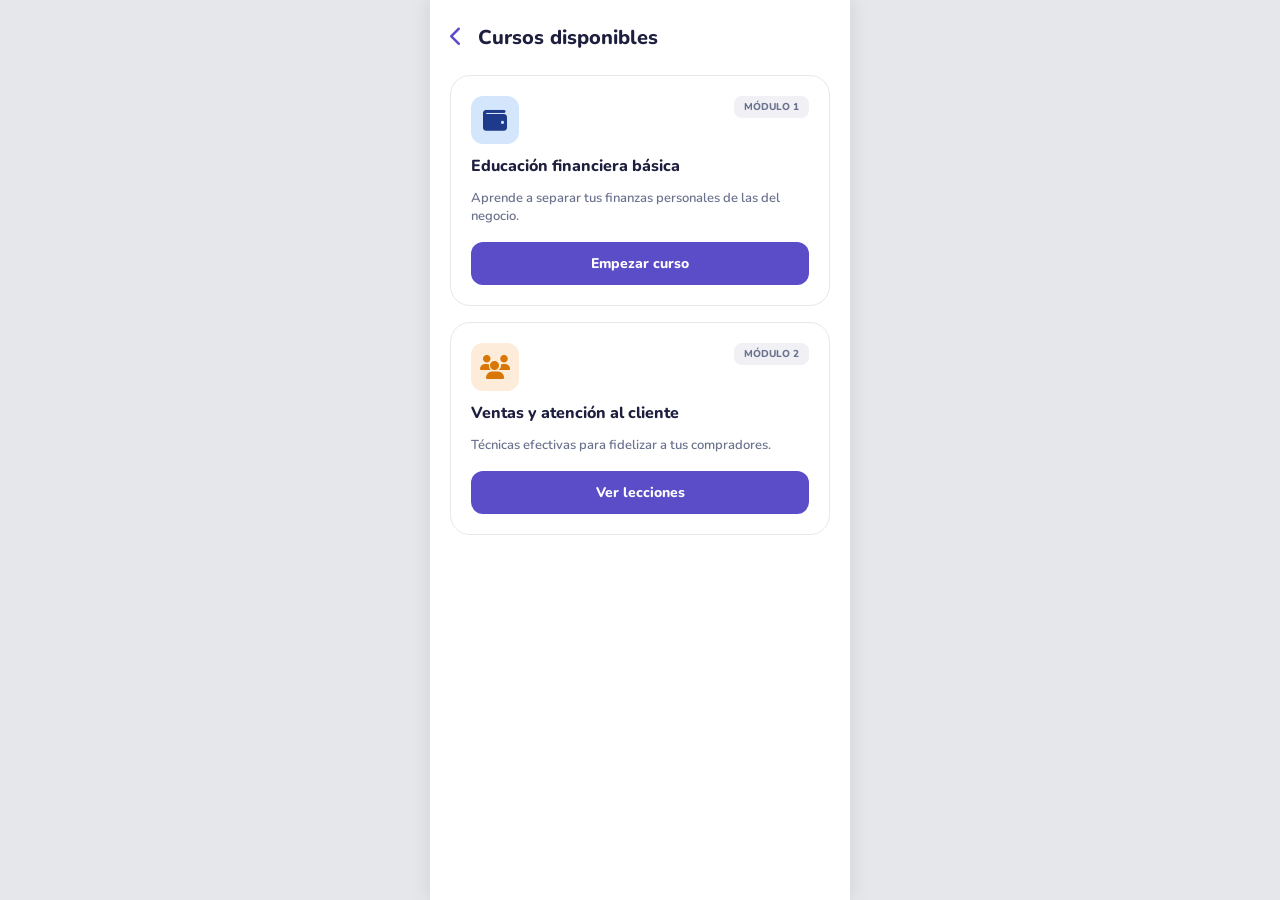
==== capacitacion.html @ 6cd16900 "Add files via upload" ====
<!DOCTYPE html>
<html lang="es">
<head>
    <meta charset="UTF-8">
    <meta name="viewport" content="width=device-width, initial-scale=1, viewport-fit=cover">
    <title>Yaku | Capacítate</title>
    <link href="https://fonts.googleapis.com/css2?family=Nunito:wght@500;700;800;900&display=swap" rel="stylesheet">
    <link rel="stylesheet" href="https://cdnjs.cloudflare.com/ajax/libs/font-awesome/6.4.0/css/all.min.css">
    <link rel="stylesheet" href="estilos.css">
    <style>
        .page-header { display: flex; align-items: center; gap: 15px; margin-bottom: 24px; color: var(--primary); }
        .page-header h1 { font-size: 20px; font-weight: 800; color: var(--text-dark); margin: 0; }
        .page-header a { color: var(--primary); font-size: 20px; text-decoration: none; }
        
        .course-card { background: white; border: 1px solid var(--border-light); border-radius: 20px; padding: 20px; margin-bottom: 16px; display: flex; flex-direction: column; gap: 12px; }
        .course-header { display: flex; justify-content: space-between; align-items: flex-start; }
        .c-icon { width: 48px; height: 48px; border-radius: 12px; display: flex; justify-content: center; align-items: center; font-size: 24px; }
        .c-tag { font-size: 10px; font-weight: 800; text-transform: uppercase; padding: 4px 10px; border-radius: 8px; }
        .course-title { font-size: 16px; font-weight: 800; color: var(--text-dark); line-height: 1.3; }
        .course-desc { font-size: 13px; color: var(--text-muted); font-weight: 600; }
        .btn-course { background: var(--primary); color: white; border: none; border-radius: 12px; padding: 12px; font-size: 14px; font-weight: 800; cursor: pointer; text-align: center; text-decoration: none; display: block; margin-top: 5px;}
    </style>
</head>
<body>
<div class="app-container">
    <div class="view-container">
        <div class="page-header">
            <a href="index.html"><i class="fas fa-chevron-left"></i></a>
            <h1>Cursos disponibles</h1>
        </div>

        <div class="course-card">
            <div class="course-header">
                <div class="c-icon" style="background: var(--c-blue); color: #1E3A8A;"><i class="fas fa-wallet"></i></div>
                <div class="c-tag" style="background: #F0F0F5; color: var(--text-muted);">Módulo 1</div>
            </div>
            <div class="course-title">Educación financiera básica</div>
            <div class="course-desc">Aprende a separar tus finanzas personales de las del negocio.</div>
            <a href="#" class="btn-course">Empezar curso</a>
        </div>

        <div class="course-card">
            <div class="course-header">
                <div class="c-icon" style="background: var(--c-orange); color: #D97706;"><i class="fas fa-users"></i></div>
                <div class="c-tag" style="background: #F0F0F5; color: var(--text-muted);">Módulo 2</div>
            </div>
            <div class="course-title">Ventas y atención al cliente</div>
            <div class="course-desc">Técnicas efectivas para fidelizar a tus compradores.</div>
            <a href="#" class="btn-course">Ver lecciones</a>
        </div>
    </div>
</div>
</body>
</html>
---- estilos.css ----
:root {
    --bg-color: #F8F9FE;
    --text-dark: #1E1E3F;
    --text-muted: #6B728E;
    --primary: #5B4DC8;
    --border-light: #E5E7EB;
    --c-blue: #D4E6FB; --c-orange: #FCECD9; --c-green-light: #D5EFD9;
    --c-green-mint: #DDF3D6; --c-yellow: #FDF0CD; --c-purple: #EAE2FC;
}
* { box-sizing: border-box; margin: 0; padding: 0; font-family: 'Nunito', sans-serif; }
body { background-color: #E5E7EB; display: flex; justify-content: center; min-height: 100vh; }
.app-container {
    width: 100%; max-width: 420px; background: #FFFFFF;
    min-height: 100vh; position: relative; overflow-x: hidden;
    box-shadow: 0 0 20px rgba(0,0,0,0.1); display: flex; flex-direction: column;
}
.view-container { flex: 1; overflow-y: auto; padding: 24px 20px 90px; }

/* Menú inferior (Bottom Nav) compartido */
.bottom-nav { position: fixed; bottom: 0; left: 50%; transform: translateX(-50%); width: 100%; max-width: 420px; background: white; display: flex; justify-content: space-around; align-items: center; padding: 12px 0 calc(12px + env(safe-area-inset-bottom)); border-top: 1px solid var(--border-light); z-index: 10; border-radius: 24px 24px 0 0; }
.nav-btn { display: flex; flex-direction: column; align-items: center; gap: 6px; color: var(--text-dark); background: none; border: none; cursor: pointer; text-decoration: none;}
.nav-btn i { font-size: 22px; color: var(--text-muted); transition: 0.2s;}
.nav-btn span { font-size: 12px; font-weight: 800; color: var(--text-muted); }
.nav-btn.active i, .nav-btn.active span { color: var(--primary); }
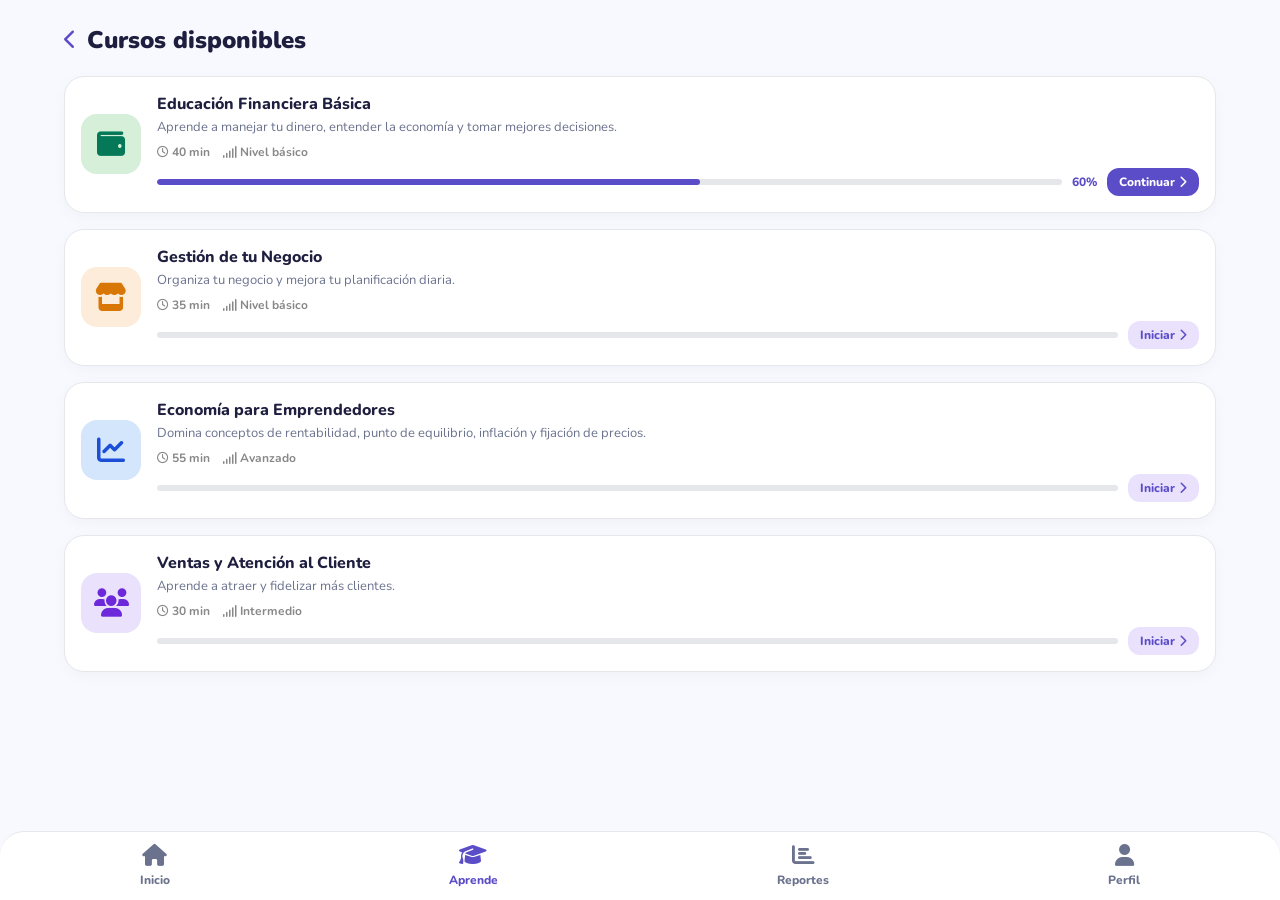
==== commit 484ed365: "Refactor capacitacion.html with new course layout Updated the capacitacion.html file with new styles" ====
--- a/capacitacion.html
+++ b/capacitacion.html
@@ -8,47 +8,307 @@
     <link rel="stylesheet" href="https://cdnjs.cloudflare.com/ajax/libs/font-awesome/6.4.0/css/all.min.css">
     <link rel="stylesheet" href="estilos.css">
     <style>
-        .page-header { display: flex; align-items: center; gap: 15px; margin-bottom: 24px; color: var(--primary); }
-        .page-header h1 { font-size: 20px; font-weight: 800; color: var(--text-dark); margin: 0; }
-        .page-header a { color: var(--primary); font-size: 20px; text-decoration: none; }
-        
-        .course-card { background: white; border: 1px solid var(--border-light); border-radius: 20px; padding: 20px; margin-bottom: 16px; display: flex; flex-direction: column; gap: 12px; }
-        .course-header { display: flex; justify-content: space-between; align-items: flex-start; }
-        .c-icon { width: 48px; height: 48px; border-radius: 12px; display: flex; justify-content: center; align-items: center; font-size: 24px; }
-        .c-tag { font-size: 10px; font-weight: 800; text-transform: uppercase; padding: 4px 10px; border-radius: 8px; }
-        .course-title { font-size: 16px; font-weight: 800; color: var(--text-dark); line-height: 1.3; }
-        .course-desc { font-size: 13px; color: var(--text-muted); font-weight: 600; }
-        .btn-course { background: var(--primary); color: white; border: none; border-radius: 12px; padding: 12px; font-size: 14px; font-weight: 800; cursor: pointer; text-align: center; text-decoration: none; display: block; margin-top: 5px;}
+        /* Estilos específicos para Capacitación */
+        .header-title { font-size: 24px; font-weight: 900; color: var(--text-dark); margin-bottom: 20px; display: flex; align-items: center; gap: 10px; }
+        .back-btn { font-size: 20px; color: var(--primary); cursor: pointer; text-decoration: none; }
+        
+        /* Tarjetas de Cursos */
+        .course-card { background: white; border-radius: 20px; padding: 16px; margin-bottom: 16px; display: flex; align-items: center; box-shadow: 0 4px 15px rgba(0,0,0,0.03); border: 1px solid var(--border-light); cursor: pointer; transition: 0.2s; }
+        .course-card:active { transform: scale(0.98); }
+        .course-icon { width: 60px; height: 60px; border-radius: 16px; display: flex; justify-content: center; align-items: center; font-size: 28px; margin-right: 16px; flex-shrink: 0; }
+        .course-info { flex: 1; }
+        .course-info h3 { font-size: 16px; font-weight: 800; color: var(--text-dark); margin-bottom: 4px; }
+        .course-info p { font-size: 13px; color: var(--text-muted); margin-bottom: 8px; line-height: 1.3; }
+        .course-meta { display: flex; align-items: center; gap: 12px; font-size: 12px; color: #888; font-weight: 700; margin-bottom: 8px; }
+        
+        /* Barra de progreso */
+        .progress-container { display: flex; align-items: center; gap: 10px; }
+        .progress-bar-bg { flex: 1; height: 6px; background: #E5E7EB; border-radius: 10px; overflow: hidden; }
+        .progress-fill { height: 100%; background: var(--primary); border-radius: 10px; }
+        .progress-text { font-size: 12px; font-weight: 800; color: var(--primary); }
+        
+        .btn-action { background: var(--c-purple); color: var(--primary); border: none; padding: 6px 12px; border-radius: 12px; font-weight: 800; font-size: 12px; cursor: pointer; display: flex; align-items: center; gap: 4px; }
+        .btn-action.primary { background: var(--primary); color: white; }
+
+        /* Vistas internas (ocultas por defecto) */
+        .sub-view { display: none; padding-bottom: 40px; }
+        .active-view { display: block; }
+        
+        /* Detalle del curso */
+        .hero-img { width: 100%; height: 180px; background: var(--c-purple); border-radius: 24px; margin-bottom: 20px; display: flex; justify-content: center; align-items: center; font-size: 80px; }
+        .class-list { margin-top: 20px; }
+        .class-item { display: flex; align-items: center; padding: 16px 0; border-bottom: 1px solid var(--border-light); cursor: pointer; }
+        .play-icon { color: var(--primary); font-size: 20px; margin-right: 16px; }
+        .class-title { flex: 1; font-size: 15px; font-weight: 700; color: var(--text-dark); }
+        .class-duration { font-size: 13px; color: var(--text-muted); font-weight: 700; }
+        
+        /* Video de clase */
+        .video-player { width: 100%; height: 220px; background: #111; border-radius: 20px; margin-bottom: 20px; display: flex; justify-content: center; align-items: center; color: white; font-size: 40px; position: relative; }
+        .video-player img { width: 100%; height: 100%; object-fit: cover; border-radius: 20px; opacity: 0.7; }
+        .video-player i { position: absolute; z-index: 2; text-shadow: 0 4px 10px rgba(0,0,0,0.5); cursor: pointer;}
+        .dots { display: flex; justify-content: center; gap: 6px; margin: 10px 0 20px; }
+        .dot { width: 8px; height: 8px; background: var(--border-light); border-radius: 50%; }
+        .dot.active { background: var(--primary); }
+        
+        .learning-points { background: #F8F9FE; padding: 16px; border-radius: 16px; margin-bottom: 20px; }
+        .learning-points h4 { margin-bottom: 12px; color: var(--text-dark); }
+        .learning-points ul { list-style: none; }
+        .learning-points li { display: flex; gap: 10px; font-size: 14px; margin-bottom: 8px; color: var(--text-muted); }
+        .learning-points li i { color: #10B981; margin-top: 2px; }
+
+        /* Mascota y mensajes */
+        .mascot-box { display: flex; gap: 16px; align-items: flex-end; margin-bottom: 30px; }
+        .mascot-img { font-size: 50px; }
+        .speech-bubble { background: white; padding: 16px; border-radius: 20px 20px 20px 4px; box-shadow: 0 4px 15px rgba(0,0,0,0.05); border: 1px solid var(--border-light); font-size: 14px; font-weight: 700; color: var(--text-dark); flex: 1; }
+        
+        /* Botones fijos inferiores */
+        .fixed-bottom-btn { position: fixed; bottom: 20px; left: 50%; transform: translateX(-50%); width: 90%; max-width: 380px; background: var(--primary); color: white; text-align: center; padding: 16px; border-radius: 20px; font-weight: 800; font-size: 16px; cursor: pointer; text-decoration: none; box-shadow: 0 8px 20px rgba(91, 77, 200, 0.3); border: none; }
+        
+        .success-screen { text-align: center; padding-top: 40px; }
+        .success-screen .mascot-img { font-size: 120px; margin-bottom: 20px; display: block; }
     </style>
 </head>
 <body>
 <div class="app-container">
-    <div class="view-container">
-        <div class="page-header">
-            <a href="index.html"><i class="fas fa-chevron-left"></i></a>
-            <h1>Cursos disponibles</h1>
-        </div>
-
-        <div class="course-card">
-            <div class="course-header">
-                <div class="c-icon" style="background: var(--c-blue); color: #1E3A8A;"><i class="fas fa-wallet"></i></div>
-                <div class="c-tag" style="background: #F0F0F5; color: var(--text-muted);">Módulo 1</div>
-            </div>
-            <div class="course-title">Educación financiera básica</div>
-            <div class="course-desc">Aprende a separar tus finanzas personales de las del negocio.</div>
-            <a href="#" class="btn-course">Empezar curso</a>
-        </div>
-
-        <div class="course-card">
-            <div class="course-header">
-                <div class="c-icon" style="background: var(--c-orange); color: #D97706;"><i class="fas fa-users"></i></div>
-                <div class="c-tag" style="background: #F0F0F5; color: var(--text-muted);">Módulo 2</div>
-            </div>
-            <div class="course-title">Ventas y atención al cliente</div>
-            <div class="course-desc">Técnicas efectivas para fidelizar a tus compradores.</div>
-            <a href="#" class="btn-course">Ver lecciones</a>
-        </div>
-    </div>
+    
+    <!-- VISTA 1: LISTA DE CURSOS -->
+    <div id="view-list" class="view-container active-view">
+        <div class="header-title">
+            <a href="index.html" class="back-btn"><i class="fas fa-chevron-left"></i></a>
+            Cursos disponibles
+        </div>
+
+        <!-- Curso 1: Economía (En progreso) -->
+        <div class="course-card" onclick="openCourse()">
+            <div class="course-icon" style="background: var(--c-green-light); color: #047857;">
+                <i class="fas fa-wallet"></i>
+            </div>
+            <div class="course-info">
+                <h3>Educación Financiera Básica</h3>
+                <p>Aprende a manejar tu dinero, entender la economía y tomar mejores decisiones.</p>
+                <div class="course-meta">
+                    <span><i class="far fa-clock"></i> 40 min</span>
+                    <span><i class="fas fa-signal"></i> Nivel básico</span>
+                </div>
+                <div class="progress-container">
+                    <div class="progress-bar-bg"><div class="progress-fill" style="width: 60%;"></div></div>
+                    <span class="progress-text">60%</span>
+                    <button class="btn-action primary">Continuar <i class="fas fa-chevron-right"></i></button>
+                </div>
+            </div>
+        </div>
+
+        <!-- Curso 2: Gestión -->
+        <div class="course-card" onclick="openCourse()">
+            <div class="course-icon" style="background: var(--c-orange); color: #D97706;">
+                <i class="fas fa-store"></i>
+            </div>
+            <div class="course-info">
+                <h3>Gestión de tu Negocio</h3>
+                <p>Organiza tu negocio y mejora tu planificación diaria.</p>
+                <div class="course-meta">
+                    <span><i class="far fa-clock"></i> 35 min</span>
+                    <span><i class="fas fa-signal"></i> Nivel básico</span>
+                </div>
+                <div class="progress-container">
+                    <div class="progress-bar-bg"><div class="progress-fill" style="width: 0%;"></div></div>
+                    <button class="btn-action">Iniciar <i class="fas fa-chevron-right"></i></button>
+                </div>
+            </div>
+        </div>
+
+        <!-- Curso 3: Economía para Emprendedores (Nuevo Extenso) -->
+        <div class="course-card" onclick="openCourse()">
+            <div class="course-icon" style="background: var(--c-blue); color: #1D4ED8;">
+                <i class="fas fa-chart-line"></i>
+            </div>
+            <div class="course-info">
+                <h3>Economía para Emprendedores</h3>
+                <p>Domina conceptos de rentabilidad, punto de equilibrio, inflación y fijación de precios.</p>
+                <div class="course-meta">
+                    <span><i class="far fa-clock"></i> 55 min</span>
+                    <span><i class="fas fa-signal"></i> Avanzado</span>
+                </div>
+                <div class="progress-container">
+                    <div class="progress-bar-bg"><div class="progress-fill" style="width: 0%;"></div></div>
+                    <button class="btn-action">Iniciar <i class="fas fa-chevron-right"></i></button>
+                </div>
+            </div>
+        </div>
+
+        <!-- Curso 4: Ventas -->
+        <div class="course-card" onclick="openCourse()">
+            <div class="course-icon" style="background: var(--c-purple); color: #6D28D9;">
+                <i class="fas fa-users"></i>
+            </div>
+            <div class="course-info">
+                <h3>Ventas y Atención al Cliente</h3>
+                <p>Aprende a atraer y fidelizar más clientes.</p>
+                <div class="course-meta">
+                    <span><i class="far fa-clock"></i> 30 min</span>
+                    <span><i class="fas fa-signal"></i> Intermedio</span>
+                </div>
+                <div class="progress-container">
+                    <div class="progress-bar-bg"><div class="progress-fill" style="width: 0%;"></div></div>
+                    <button class="btn-action">Iniciar <i class="fas fa-chevron-right"></i></button>
+                </div>
+            </div>
+        </div>
+    </div>
+
+    <!-- VISTA 2: DETALLE DEL CURSO (Economía) -->
+    <div id="view-detail" class="view-container sub-view">
+        <div class="header-title">
+            <i class="fas fa-chevron-left back-btn" onclick="showView('view-list')"></i>
+            Educación Financiera Básica
+        </div>
+        
+        <div class="hero-img" style="background: var(--c-green-mint);">
+            📊
+        </div>
+        <p style="color: var(--text-muted); font-weight: 700; font-size: 15px;">Aprende a organizar tus finanzas personales y las de tu negocio, controlar tus costos y entender el entorno económico para hacer crecer tus ganancias.</p>
+        
+        <div class="class-list">
+            <h4 style="color: var(--text-dark); margin-bottom: 10px;">Contenido del curso:</h4>
+            <div class="class-item" onclick="openVideo()">
+                <i class="fas fa-play play-icon"></i>
+                <span class="class-title">Clase 1: Introducción a la Economía</span>
+                <span class="class-duration">5 min</span>
+            </div>
+            <div class="class-item" onclick="openVideo()">
+                <i class="fas fa-play play-icon"></i>
+                <span class="class-title">Clase 2: Presupuesto y Ahorro</span>
+                <span class="class-duration">7 min</span>
+            </div>
+            <div class="class-item" onclick="openVideo()">
+                <i class="fas fa-play play-icon"></i>
+                <span class="class-title">Clase 3: Separar dinero personal y negocio</span>
+                <span class="class-duration">8 min</span>
+            </div>
+            <div class="class-item" onclick="openVideo()">
+                <i class="fas fa-play play-icon"></i>
+                <span class="class-title">Clase 4: El Crédito y las Tasas de Interés</span>
+                <span class="class-duration">10 min</span>
+            </div>
+            <div class="class-item" onclick="openVideo()">
+                <i class="fas fa-play play-icon"></i>
+                <span class="class-title">Clase 5: Fondos de Emergencia</span>
+                <span class="class-duration">10 min</span>
+            </div>
+        </div>
+
+        <button class="fixed-bottom-btn" onclick="openVideo()">Comenzar curso</button>
+    </div>
+
+    <!-- VISTA 3: REPRODUCTOR DE CLASE -->
+    <div id="view-video" class="view-container sub-view">
+        <div class="header-title" style="justify-content: space-between; font-size: 18px;">
+            <i class="fas fa-chevron-left back-btn" onclick="showView('view-detail')"></i>
+            Clase 1 de 5
+            <i class="fas fa-times back-btn" onclick="showView('view-list')"></i>
+        </div>
+        
+        <div class="dots">
+            <div class="dot active"></div><div class="dot"></div><div class="dot"></div><div class="dot"></div><div class="dot"></div>
+        </div>
+
+        <h2 style="font-size: 22px; font-weight: 900; color: var(--text-dark); margin-bottom: 16px;">Introducción a la Economía</h2>
+        
+        <div class="video-player">
+            <!-- Imagen simulando el video -->
+            <img src="https://images.unsplash.com/photo-1573164713988-8665fc963095?ixlib=rb-4.0.3&auto=format&fit=crop&w=800&q=80" alt="Profesora">
+            <i class="fas fa-play-circle" onclick="finishClass()"></i>
+        </div>
+
+        <div class="learning-points">
+            <h4>¿Qué aprenderás?</h4>
+            <ul>
+                <li><i class="fas fa-check-circle"></i> Qué es la economía básica y cómo impacta tu día a día.</li>
+                <li><i class="fas fa-check-circle"></i> La diferencia vital entre ingresos brutos y rentabilidad real.</li>
+            </ul>
+        </div>
+
+        <div class="mascot-box">
+            <div class="mascot-img">💧</div>
+            <div class="speech-bubble">
+                ¡Toma nota! Estos consejos te ayudarán a que tu dinero rinda mucho más a fin de mes.
+            </div>
+        </div>
+
+        <div style="display: flex; gap: 10px; margin-bottom: 60px;">
+            <button class="fixed-bottom-btn" style="position: relative; flex: 1; background: white; color: var(--primary); border: 2px solid var(--primary); left: 0; transform: none; bottom: 0; box-shadow: none;" onclick="showView('view-detail')">< Anterior</button>
+            <button class="fixed-bottom-btn" style="position: relative; flex: 1; left: 0; transform: none; bottom: 0; box-shadow: none;" onclick="finishClass()">Siguiente ></button>
+        </div>
+    </div>
+
+    <!-- VISTA 4: FELICITACIONES -->
+    <div id="view-success" class="view-container sub-view success-screen">
+        <div class="mascot-img">🎓💧</div>
+        
+        <div class="speech-bubble" style="border-radius: 20px; text-align: center; padding: 24px; margin-bottom: 40px; font-size: 18px;">
+            ¡Excelente trabajo, <span id="nombre-user">Dulce</span>! <br><br>
+            Ahora ya sabes los principios básicos de la economía y cómo organizar tu negocio. ¿Quieres seguir aprendiendo?
+        </div>
+
+        <button class="fixed-bottom-btn" style="position: relative; left: 0; transform: none; bottom: 0; margin-bottom: 12px; width: 100%;" onclick="showView('view-list')"><i class="fas fa-book-open"></i> Ver más cursos</button>
+        
+        <a href="index.html" class="fixed-bottom-btn" style="position: relative; left: 0; transform: none; bottom: 0; background: transparent; color: var(--text-muted); box-shadow: none; width: 100%; border: 2px solid var(--border-light);"><i class="fas fa-home"></i> Volver al inicio</a>
+    </div>
+
+    <!-- Menú Inferior (Oculto dinámicamente en las clases) -->
+    <div class="bottom-nav" id="main-nav">
+        <a href="index.html" class="nav-btn"><i class="fas fa-home"></i><span>Inicio</span></a>
+        <a href="capacitacion.html" class="nav-btn active"><i class="fas fa-graduation-cap"></i><span>Aprende</span></a>
+        <a href="misfinanzas.html" class="nav-btn"><i class="fas fa-chart-bar"></i><span>Reportes</span></a>
+        <a href="configuracion.html" class="nav-btn"><i class="fas fa-user"></i><span>Perfil</span></a>
+    </div>
+
 </div>
+
+<script>
+    // Recuperar el nombre del usuario para el mensaje final
+    document.addEventListener("DOMContentLoaded", () => {
+        const nombreGuardado = localStorage.getItem('yaku_nombre');
+        if (nombreGuardado) {
+            document.getElementById('nombre-user').innerText = nombreGuardado;
+        }
+    });
+
+    // Función para navegar entre pantallas dentro del mismo archivo
+    function showView(viewId) {
+        // Ocultar todas las vistas
+        const views = document.querySelectorAll('.view-container');
+        views.forEach(view => {
+            view.classList.remove('active-view');
+            view.style.display = 'none';
+        });
+        
+        // Mostrar la vista solicitada
+        const activeView = document.getElementById(viewId);
+        activeView.classList.add('active-view');
+        activeView.style.display = 'block';
+        window.scrollTo(0, 0);
+
+        // Ocultar el menú inferior si no estamos en la lista de cursos
+        const nav = document.getElementById('main-nav');
+        if(viewId === 'view-list') {
+            nav.style.display = 'flex';
+        } else {
+            nav.style.display = 'none';
+        }
+    }
+
+    function openCourse() {
+        showView('view-detail');
+    }
+
+    function openVideo() {
+        showView('view-video');
+    }
+
+    function finishClass() {
+        showView('view-success');
+    }
+</script>
 </body>
-</html>+</html>
--- a/estilos.css
+++ b/estilos.css
@@ -7,18 +7,46 @@
     --c-blue: #D4E6FB; --c-orange: #FCECD9; --c-green-light: #D5EFD9;
     --c-green-mint: #DDF3D6; --c-yellow: #FDF0CD; --c-purple: #EAE2FC;
 }
+
 * { box-sizing: border-box; margin: 0; padding: 0; font-family: 'Nunito', sans-serif; }
-body { background-color: #E5E7EB; display: flex; justify-content: center; min-height: 100vh; }
+
+body { background-color: var(--bg-color); display: flex; justify-content: center; min-height: 100vh; }
+
 .app-container {
-    width: 100%; max-width: 420px; background: #FFFFFF;
+    width: 100%; 
+    max-width: 1400px; /* Expande la app hasta 1400px en monitores grandes */
+    background: transparent;
     min-height: 100vh; position: relative; overflow-x: hidden;
-    box-shadow: 0 0 20px rgba(0,0,0,0.1); display: flex; flex-direction: column;
+    display: flex; flex-direction: column;
 }
-.view-container { flex: 1; overflow-y: auto; padding: 24px 20px 90px; }
 
-/* Menú inferior (Bottom Nav) compartido */
-.bottom-nav { position: fixed; bottom: 0; left: 50%; transform: translateX(-50%); width: 100%; max-width: 420px; background: white; display: flex; justify-content: space-around; align-items: center; padding: 12px 0 calc(12px + env(safe-area-inset-bottom)); border-top: 1px solid var(--border-light); z-index: 10; border-radius: 24px 24px 0 0; }
+.view-container { flex: 1; overflow-y: auto; padding: 24px 5% 90px; }
+
+/* Menú inferior (Bottom Nav) expandido */
+.bottom-nav { position: fixed; bottom: 0; left: 50%; transform: translateX(-50%); width: 100%; max-width: 1400px; background: white; display: flex; justify-content: space-around; align-items: center; padding: 12px 0 calc(12px + env(safe-area-inset-bottom)); border-top: 1px solid var(--border-light); z-index: 10; border-radius: 24px 24px 0 0; }
 .nav-btn { display: flex; flex-direction: column; align-items: center; gap: 6px; color: var(--text-dark); background: none; border: none; cursor: pointer; text-decoration: none;}
 .nav-btn i { font-size: 22px; color: var(--text-muted); transition: 0.2s;}
 .nav-btn span { font-size: 12px; font-weight: 800; color: var(--text-muted); }
-.nav-btn.active i, .nav-btn.active span { color: var(--primary); }+.nav-btn.active i, .nav-btn.active span { color: var(--primary); }
+
+/* =========================================
+   DISEÑO FLUIDO PARA TODAS LAS PANTALLAS
+   ========================================= */
+
+/* Obliga a la cuadrícula de botones a reorganizarse según el ancho de la pantalla */
+.grid-menu {
+    display: grid !important;
+    grid-template-columns: repeat(auto-fit, minmax(160px, 1fr)) !important;
+    gap: 20px !important;
+}
+
+/* Ajustes de tamaño y espaciado para pantallas grandes (PC y Tablets) */
+@media (min-width: 768px) {
+    .greeting-card { padding: 30px 40px !important; border-radius: 30px !important; }
+    .greeting-card .avatar { width: 80px !important; height: 80px !important; font-size: 55px !important; }
+    .greeting-card h2 { font-size: 28px !important; }
+    .top-bar { font-size: 28px !important; margin-bottom: 40px !important; }
+    .menu-btn { padding: 35px 20px !important; }
+    .menu-btn .icon-img { width: 70px !important; height: 70px !important; font-size: 45px !important; }
+    .menu-btn span { font-size: 18px !important; }
+}
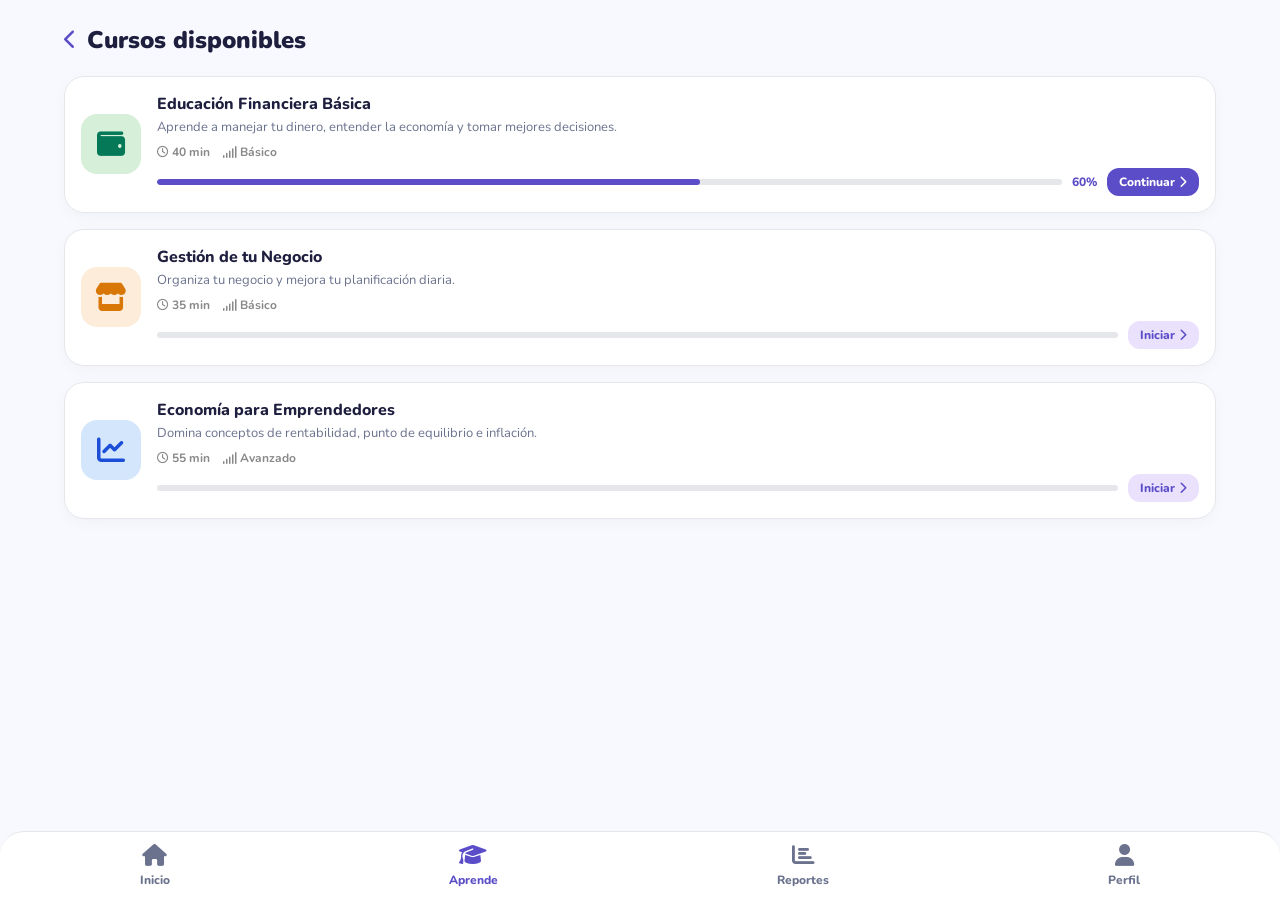
==== commit 4f9d431e: "Update print statement to say 'Goodbye World'" ====
--- a/capacitacion.html
+++ b/capacitacion.html
@@ -24,7 +24,7 @@
         /* Barra de progreso */
         .progress-container { display: flex; align-items: center; gap: 10px; }
         .progress-bar-bg { flex: 1; height: 6px; background: #E5E7EB; border-radius: 10px; overflow: hidden; }
-        .progress-fill { height: 100%; background: var(--primary); border-radius: 10px; }
+        .progress-fill { height: 100%; background: var(--primary); border-radius: 10px; transition: width 0.3s; }
         .progress-text { font-size: 12px; font-weight: 800; color: var(--primary); }
         
         .btn-action { background: var(--c-purple); color: var(--primary); border: none; padding: 6px 12px; border-radius: 12px; font-weight: 800; font-size: 12px; cursor: pointer; display: flex; align-items: center; gap: 4px; }
@@ -35,7 +35,7 @@
         .active-view { display: block; }
         
         /* Detalle del curso */
-        .hero-img { width: 100%; height: 180px; background: var(--c-purple); border-radius: 24px; margin-bottom: 20px; display: flex; justify-content: center; align-items: center; font-size: 80px; }
+        .hero-img { width: 100%; height: 160px; border-radius: 24px; margin-bottom: 20px; display: flex; justify-content: center; align-items: center; font-size: 70px; color: white; }
         .class-list { margin-top: 20px; }
         .class-item { display: flex; align-items: center; padding: 16px 0; border-bottom: 1px solid var(--border-light); cursor: pointer; }
         .play-icon { color: var(--primary); font-size: 20px; margin-right: 16px; }
@@ -56,6 +56,13 @@
         .learning-points li { display: flex; gap: 10px; font-size: 14px; margin-bottom: 8px; color: var(--text-muted); }
         .learning-points li i { color: #10B981; margin-top: 2px; }
 
+        /* Estilos del Cuestionario (Quiz) */
+        .quiz-question { font-size: 18px; font-weight: 800; color: var(--text-dark); margin-bottom: 20px; text-align: center; }
+        .quiz-option { width: 100%; background: white; border: 2px solid var(--border-light); padding: 16px; border-radius: 16px; font-size: 15px; font-weight: 700; color: var(--text-muted); margin-bottom: 12px; cursor: pointer; text-align: left; transition: 0.3s; }
+        .quiz-option:hover { border-color: var(--primary); color: var(--primary); }
+        .quiz-option.correct { background: #D1FAE5; border-color: #10B981; color: #047857; }
+        .quiz-option.wrong { background: #FEE2E2; border-color: #EF4444; color: #B91C1C; }
+
         /* Mascota y mensajes */
         .mascot-box { display: flex; gap: 16px; align-items: flex-end; margin-bottom: 30px; }
         .mascot-img { font-size: 50px; }
@@ -63,6 +70,7 @@
         
         /* Botones fijos inferiores */
         .fixed-bottom-btn { position: fixed; bottom: 20px; left: 50%; transform: translateX(-50%); width: 90%; max-width: 380px; background: var(--primary); color: white; text-align: center; padding: 16px; border-radius: 20px; font-weight: 800; font-size: 16px; cursor: pointer; text-decoration: none; box-shadow: 0 8px 20px rgba(91, 77, 200, 0.3); border: none; }
+        .fixed-bottom-btn:disabled { background: var(--text-muted); box-shadow: none; cursor: not-allowed; }
         
         .success-screen { text-align: center; padding-top: 40px; }
         .success-screen .mascot-img { font-size: 120px; margin-bottom: 20px; display: block; }
@@ -78,18 +86,12 @@
             Cursos disponibles
         </div>
 
-        <!-- Curso 1: Economía (En progreso) -->
-        <div class="course-card" onclick="openCourse()">
-            <div class="course-icon" style="background: var(--c-green-light); color: #047857;">
-                <i class="fas fa-wallet"></i>
-            </div>
+        <div class="course-card" onclick="openCourse('financiera')">
+            <div class="course-icon" style="background: var(--c-green-light); color: #047857;"><i class="fas fa-wallet"></i></div>
             <div class="course-info">
                 <h3>Educación Financiera Básica</h3>
                 <p>Aprende a manejar tu dinero, entender la economía y tomar mejores decisiones.</p>
-                <div class="course-meta">
-                    <span><i class="far fa-clock"></i> 40 min</span>
-                    <span><i class="fas fa-signal"></i> Nivel básico</span>
-                </div>
+                <div class="course-meta"><span><i class="far fa-clock"></i> 40 min</span> <span><i class="fas fa-signal"></i> Básico</span></div>
                 <div class="progress-container">
                     <div class="progress-bar-bg"><div class="progress-fill" style="width: 60%;"></div></div>
                     <span class="progress-text">60%</span>
@@ -98,18 +100,12 @@
             </div>
         </div>
 
-        <!-- Curso 2: Gestión -->
-        <div class="course-card" onclick="openCourse()">
-            <div class="course-icon" style="background: var(--c-orange); color: #D97706;">
-                <i class="fas fa-store"></i>
-            </div>
+        <div class="course-card" onclick="openCourse('gestion')">
+            <div class="course-icon" style="background: var(--c-orange); color: #D97706;"><i class="fas fa-store"></i></div>
             <div class="course-info">
                 <h3>Gestión de tu Negocio</h3>
                 <p>Organiza tu negocio y mejora tu planificación diaria.</p>
-                <div class="course-meta">
-                    <span><i class="far fa-clock"></i> 35 min</span>
-                    <span><i class="fas fa-signal"></i> Nivel básico</span>
-                </div>
+                <div class="course-meta"><span><i class="far fa-clock"></i> 35 min</span> <span><i class="fas fa-signal"></i> Básico</span></div>
                 <div class="progress-container">
                     <div class="progress-bar-bg"><div class="progress-fill" style="width: 0%;"></div></div>
                     <button class="btn-action">Iniciar <i class="fas fa-chevron-right"></i></button>
@@ -117,87 +113,38 @@
             </div>
         </div>
 
-        <!-- Curso 3: Economía para Emprendedores (Nuevo Extenso) -->
-        <div class="course-card" onclick="openCourse()">
-            <div class="course-icon" style="background: var(--c-blue); color: #1D4ED8;">
-                <i class="fas fa-chart-line"></i>
-            </div>
+        <div class="course-card" onclick="openCourse('economia')">
+            <div class="course-icon" style="background: var(--c-blue); color: #1D4ED8;"><i class="fas fa-chart-line"></i></div>
             <div class="course-info">
                 <h3>Economía para Emprendedores</h3>
-                <p>Domina conceptos de rentabilidad, punto de equilibrio, inflación y fijación de precios.</p>
-                <div class="course-meta">
-                    <span><i class="far fa-clock"></i> 55 min</span>
-                    <span><i class="fas fa-signal"></i> Avanzado</span>
-                </div>
+                <p>Domina conceptos de rentabilidad, punto de equilibrio e inflación.</p>
+                <div class="course-meta"><span><i class="far fa-clock"></i> 55 min</span> <span><i class="fas fa-signal"></i> Avanzado</span></div>
                 <div class="progress-container">
                     <div class="progress-bar-bg"><div class="progress-fill" style="width: 0%;"></div></div>
                     <button class="btn-action">Iniciar <i class="fas fa-chevron-right"></i></button>
                 </div>
             </div>
         </div>
-
-        <!-- Curso 4: Ventas -->
-        <div class="course-card" onclick="openCourse()">
-            <div class="course-icon" style="background: var(--c-purple); color: #6D28D9;">
-                <i class="fas fa-users"></i>
-            </div>
-            <div class="course-info">
-                <h3>Ventas y Atención al Cliente</h3>
-                <p>Aprende a atraer y fidelizar más clientes.</p>
-                <div class="course-meta">
-                    <span><i class="far fa-clock"></i> 30 min</span>
-                    <span><i class="fas fa-signal"></i> Intermedio</span>
-                </div>
-                <div class="progress-container">
-                    <div class="progress-bar-bg"><div class="progress-fill" style="width: 0%;"></div></div>
-                    <button class="btn-action">Iniciar <i class="fas fa-chevron-right"></i></button>
-                </div>
-            </div>
-        </div>
-    </div>
-
-    <!-- VISTA 2: DETALLE DEL CURSO (Economía) -->
+    </div>
+
+    <!-- VISTA 2: DETALLE DEL CURSO (Dinámico) -->
     <div id="view-detail" class="view-container sub-view">
-        <div class="header-title">
+        <div class="header-title" style="font-size: 20px;">
             <i class="fas fa-chevron-left back-btn" onclick="showView('view-list')"></i>
-            Educación Financiera Básica
-        </div>
-        
-        <div class="hero-img" style="background: var(--c-green-mint);">
-            📊
-        </div>
-        <p style="color: var(--text-muted); font-weight: 700; font-size: 15px;">Aprende a organizar tus finanzas personales y las de tu negocio, controlar tus costos y entender el entorno económico para hacer crecer tus ganancias.</p>
+            <span id="detail-title">Nombre del curso</span>
+        </div>
+        
+        <div id="detail-hero" class="hero-img"></div>
+        <p id="detail-desc" style="color: var(--text-muted); font-weight: 700; font-size: 15px; margin-bottom: 20px;"></p>
         
         <div class="class-list">
             <h4 style="color: var(--text-dark); margin-bottom: 10px;">Contenido del curso:</h4>
-            <div class="class-item" onclick="openVideo()">
-                <i class="fas fa-play play-icon"></i>
-                <span class="class-title">Clase 1: Introducción a la Economía</span>
-                <span class="class-duration">5 min</span>
+            <div id="classes-container">
+                <!-- Se llena con JS -->
             </div>
-            <div class="class-item" onclick="openVideo()">
-                <i class="fas fa-play play-icon"></i>
-                <span class="class-title">Clase 2: Presupuesto y Ahorro</span>
-                <span class="class-duration">7 min</span>
-            </div>
-            <div class="class-item" onclick="openVideo()">
-                <i class="fas fa-play play-icon"></i>
-                <span class="class-title">Clase 3: Separar dinero personal y negocio</span>
-                <span class="class-duration">8 min</span>
-            </div>
-            <div class="class-item" onclick="openVideo()">
-                <i class="fas fa-play play-icon"></i>
-                <span class="class-title">Clase 4: El Crédito y las Tasas de Interés</span>
-                <span class="class-duration">10 min</span>
-            </div>
-            <div class="class-item" onclick="openVideo()">
-                <i class="fas fa-play play-icon"></i>
-                <span class="class-title">Clase 5: Fondos de Emergencia</span>
-                <span class="class-duration">10 min</span>
-            </div>
-        </div>
-
-        <button class="fixed-bottom-btn" onclick="openVideo()">Comenzar curso</button>
+        </div>
+
+        <button class="fixed-bottom-btn" onclick="openVideo()">Comenzar clase</button>
     </div>
 
     <!-- VISTA 3: REPRODUCTOR DE CLASE -->
@@ -212,98 +159,199 @@
             <div class="dot active"></div><div class="dot"></div><div class="dot"></div><div class="dot"></div><div class="dot"></div>
         </div>
 
-        <h2 style="font-size: 22px; font-weight: 900; color: var(--text-dark); margin-bottom: 16px;">Introducción a la Economía</h2>
+        <h2 id="video-title" style="font-size: 22px; font-weight: 900; color: var(--text-dark); margin-bottom: 16px;">Título de Clase</h2>
         
         <div class="video-player">
-            <!-- Imagen simulando el video -->
             <img src="https://images.unsplash.com/photo-1573164713988-8665fc963095?ixlib=rb-4.0.3&auto=format&fit=crop&w=800&q=80" alt="Profesora">
-            <i class="fas fa-play-circle" onclick="finishClass()"></i>
+            <i class="fas fa-play-circle" onclick="openQuiz()"></i>
         </div>
 
         <div class="learning-points">
             <h4>¿Qué aprenderás?</h4>
             <ul>
-                <li><i class="fas fa-check-circle"></i> Qué es la economía básica y cómo impacta tu día a día.</li>
-                <li><i class="fas fa-check-circle"></i> La diferencia vital entre ingresos brutos y rentabilidad real.</li>
+                <li><i class="fas fa-check-circle"></i> Conceptos clave para mejorar tu gestión.</li>
+                <li><i class="fas fa-check-circle"></i> Aplicación directa en tu negocio.</li>
             </ul>
         </div>
 
+        <div style="display: flex; gap: 10px; margin-bottom: 60px;">
+            <button class="fixed-bottom-btn" style="position: relative; flex: 1; background: white; color: var(--primary); border: 2px solid var(--primary); left: 0; transform: none; bottom: 0; box-shadow: none;" onclick="showView('view-detail')">< Volver</button>
+            <button class="fixed-bottom-btn" style="position: relative; flex: 1; left: 0; transform: none; bottom: 0; box-shadow: none;" onclick="openQuiz()">Siguiente ></button>
+        </div>
+    </div>
+
+    <!-- VISTA 4: CUESTIONARIO (QUIZ) -->
+    <div id="view-quiz" class="view-container sub-view">
+        <div class="header-title" style="justify-content: space-between; font-size: 18px;">
+            <i class="fas fa-chevron-left back-btn" onclick="showView('view-video')"></i>
+            Cuestionario
+            <i class="fas fa-times back-btn" onclick="showView('view-list')"></i>
+        </div>
+        
         <div class="mascot-box">
-            <div class="mascot-img">💧</div>
-            <div class="speech-bubble">
-                ¡Toma nota! Estos consejos te ayudarán a que tu dinero rinda mucho más a fin de mes.
-            </div>
-        </div>
-
-        <div style="display: flex; gap: 10px; margin-bottom: 60px;">
-            <button class="fixed-bottom-btn" style="position: relative; flex: 1; background: white; color: var(--primary); border: 2px solid var(--primary); left: 0; transform: none; bottom: 0; box-shadow: none;" onclick="showView('view-detail')">< Anterior</button>
-            <button class="fixed-bottom-btn" style="position: relative; flex: 1; left: 0; transform: none; bottom: 0; box-shadow: none;" onclick="finishClass()">Siguiente ></button>
-        </div>
-    </div>
-
-    <!-- VISTA 4: FELICITACIONES -->
+            <div class="mascot-img">🤔💧</div>
+            <div class="speech-bubble">¡Demuestra lo que aprendiste! Responde la siguiente pregunta para avanzar:</div>
+        </div>
+
+        <div class="quiz-question" id="quiz-q">¿Pregunta?</div>
+        
+        <div id="quiz-options">
+            <!-- Opciones generadas por JS -->
+        </div>
+
+        <button id="btn-quiz-next" class="fixed-bottom-btn" disabled onclick="finishClass()">Terminar Clase</button>
+    </div>
+
+    <!-- VISTA 5: FELICITACIONES -->
     <div id="view-success" class="view-container sub-view success-screen">
         <div class="mascot-img">🎓💧</div>
         
         <div class="speech-bubble" style="border-radius: 20px; text-align: center; padding: 24px; margin-bottom: 40px; font-size: 18px;">
             ¡Excelente trabajo, <span id="nombre-user">Dulce</span>! <br><br>
-            Ahora ya sabes los principios básicos de la economía y cómo organizar tu negocio. ¿Quieres seguir aprendiendo?
+            Has completado la lección con éxito.
         </div>
 
         <button class="fixed-bottom-btn" style="position: relative; left: 0; transform: none; bottom: 0; margin-bottom: 12px; width: 100%;" onclick="showView('view-list')"><i class="fas fa-book-open"></i> Ver más cursos</button>
-        
         <a href="index.html" class="fixed-bottom-btn" style="position: relative; left: 0; transform: none; bottom: 0; background: transparent; color: var(--text-muted); box-shadow: none; width: 100%; border: 2px solid var(--border-light);"><i class="fas fa-home"></i> Volver al inicio</a>
     </div>
 
-    <!-- Menú Inferior (Oculto dinámicamente en las clases) -->
+    <!-- Menú Inferior -->
     <div class="bottom-nav" id="main-nav">
         <a href="index.html" class="nav-btn"><i class="fas fa-home"></i><span>Inicio</span></a>
         <a href="capacitacion.html" class="nav-btn active"><i class="fas fa-graduation-cap"></i><span>Aprende</span></a>
         <a href="misfinanzas.html" class="nav-btn"><i class="fas fa-chart-bar"></i><span>Reportes</span></a>
         <a href="configuracion.html" class="nav-btn"><i class="fas fa-user"></i><span>Perfil</span></a>
     </div>
-
 </div>
 
 <script>
-    // Recuperar el nombre del usuario para el mensaje final
+    // BASE DE DATOS DE CURSOS
+    const dbCursos = {
+        'financiera': {
+            titulo: "Educación Financiera Básica", icon: "fa-wallet", color: "#047857", bg: "var(--c-green-light)", iconEmoji: "📊",
+            desc: "Aprende a organizar tus finanzas personales y las de tu negocio, controlar tus costos y entender el entorno económico.",
+            clases: ["Introducción a la Economía", "Presupuesto y Ahorro", "Separar el dinero", "El Crédito"],
+            pregunta: "¿Por qué es importante separar el dinero de tu negocio del dinero personal?",
+            opciones: [
+                { texto: "Para pagar más impuestos.", correcto: false },
+                { texto: "Para saber si el negocio realmente está dando ganancias.", correcto: true },
+                { texto: "No es importante, todo va al mismo bolsillo.", correcto: false }
+            ]
+        },
+        'gestion': {
+            titulo: "Gestión de tu Negocio", icon: "fa-store", color: "#D97706", bg: "var(--c-orange)", iconEmoji: "🏪",
+            desc: "Organiza tu negocio, mejora tu planificación diaria y controla tu inventario paso a paso.",
+            clases: ["Conoce tu negocio", "Organiza tus costos", "Controla tus ingresos", "Planifica tus ventas"],
+            pregunta: "¿Cuál es el primer paso para organizar tus costos?",
+            opciones: [
+                { texto: "Registrar todo lo que gastas al día.", correcto: true },
+                { texto: "Comprar más mercadería.", correcto: false },
+                { texto: "Pedir un préstamo al banco.", correcto: false }
+            ]
+        },
+        'economia': {
+            titulo: "Economía para Emprendedores", icon: "fa-chart-line", color: "#1D4ED8", bg: "var(--c-blue)", iconEmoji: "📈",
+            desc: "Domina conceptos de rentabilidad, punto de equilibrio, inflación y fijación de precios.",
+            clases: ["¿Qué es la rentabilidad?", "Fijación de precios", "Punto de equilibrio", "La inflación en las ventas"],
+            pregunta: "¿Qué significa el 'Punto de Equilibrio'?",
+            opciones: [
+                { texto: "Cuando ganas mucho dinero.", correcto: false },
+                { texto: "El momento en que tus ventas cubren exactamente todos tus costos (no pierdes ni ganas).", correcto: true },
+                { texto: "Cuando logras pagar tus deudas.", correcto: false }
+            ]
+        }
+    };
+
+    let cursoActual = null;
+
     document.addEventListener("DOMContentLoaded", () => {
         const nombreGuardado = localStorage.getItem('yaku_nombre');
-        if (nombreGuardado) {
-            document.getElementById('nombre-user').innerText = nombreGuardado;
-        }
+        if (nombreGuardado) document.getElementById('nombre-user').innerText = nombreGuardado;
     });
 
-    // Función para navegar entre pantallas dentro del mismo archivo
     function showView(viewId) {
-        // Ocultar todas las vistas
-        const views = document.querySelectorAll('.view-container');
-        views.forEach(view => {
+        document.querySelectorAll('.view-container').forEach(view => {
             view.classList.remove('active-view');
             view.style.display = 'none';
         });
-        
-        // Mostrar la vista solicitada
         const activeView = document.getElementById(viewId);
         activeView.classList.add('active-view');
         activeView.style.display = 'block';
         window.scrollTo(0, 0);
 
-        // Ocultar el menú inferior si no estamos en la lista de cursos
         const nav = document.getElementById('main-nav');
-        if(viewId === 'view-list') {
-            nav.style.display = 'flex';
-        } else {
-            nav.style.display = 'none';
-        }
-    }
-
-    function openCourse() {
+        nav.style.display = (viewId === 'view-list') ? 'flex' : 'none';
+    }
+
+    function openCourse(id) {
+        cursoActual = dbCursos[id];
+        
+        // Llenar datos de la pantalla de detalle
+        document.getElementById('detail-title').innerText = cursoActual.titulo;
+        document.getElementById('detail-desc').innerText = cursoActual.desc;
+        
+        const hero = document.getElementById('detail-hero');
+        hero.style.background = cursoActual.bg;
+        hero.style.color = cursoActual.color;
+        hero.innerText = cursoActual.iconEmoji;
+
+        // Llenar lista de clases dinámicamente
+        const container = document.getElementById('classes-container');
+        container.innerHTML = '';
+        cursoActual.clases.forEach((clase, index) => {
+            container.innerHTML += `
+                <div class="class-item" onclick="openVideo()">
+                    <i class="fas fa-play play-icon"></i>
+                    <span class="class-title">Clase ${index + 1}: ${clase}</span>
+                    <span class="class-duration">5 min</span>
+                </div>
+            `;
+        });
+        
+        // Preparar título del video
+        document.getElementById('video-title').innerText = cursoActual.clases[0];
+
         showView('view-detail');
     }
 
     function openVideo() {
         showView('view-video');
+    }
+
+    function openQuiz() {
+        // Cargar pregunta y opciones
+        document.getElementById('quiz-q').innerText = cursoActual.pregunta;
+        const optionsContainer = document.getElementById('quiz-options');
+        optionsContainer.innerHTML = '';
+        
+        cursoActual.opciones.forEach((opcion, index) => {
+            optionsContainer.innerHTML += `
+                <button class="quiz-option" onclick="checkAnswer(this, ${opcion.correcto})">${opcion.texto}</button>
+            `;
+        });
+        
+        // Deshabilitar botón de siguiente hasta que responda bien
+        const btnNext = document.getElementById('btn-quiz-next');
+        btnNext.disabled = true;
+        btnNext.style.background = "var(--text-muted)";
+
+        showView('view-quiz');
+    }
+
+    function checkAnswer(boton, esCorrecto) {
+        // Quitar estilos a los demás botones
+        document.querySelectorAll('.quiz-option').forEach(btn => {
+            btn.classList.remove('correct', 'wrong');
+        });
+
+        if(esCorrecto) {
+            boton.classList.add('correct');
+            const btnNext = document.getElementById('btn-quiz-next');
+            btnNext.disabled = false;
+            btnNext.style.background = "var(--primary)";
+        } else {
+            boton.classList.add('wrong');
+        }
     }
 
     function finishClass() {
